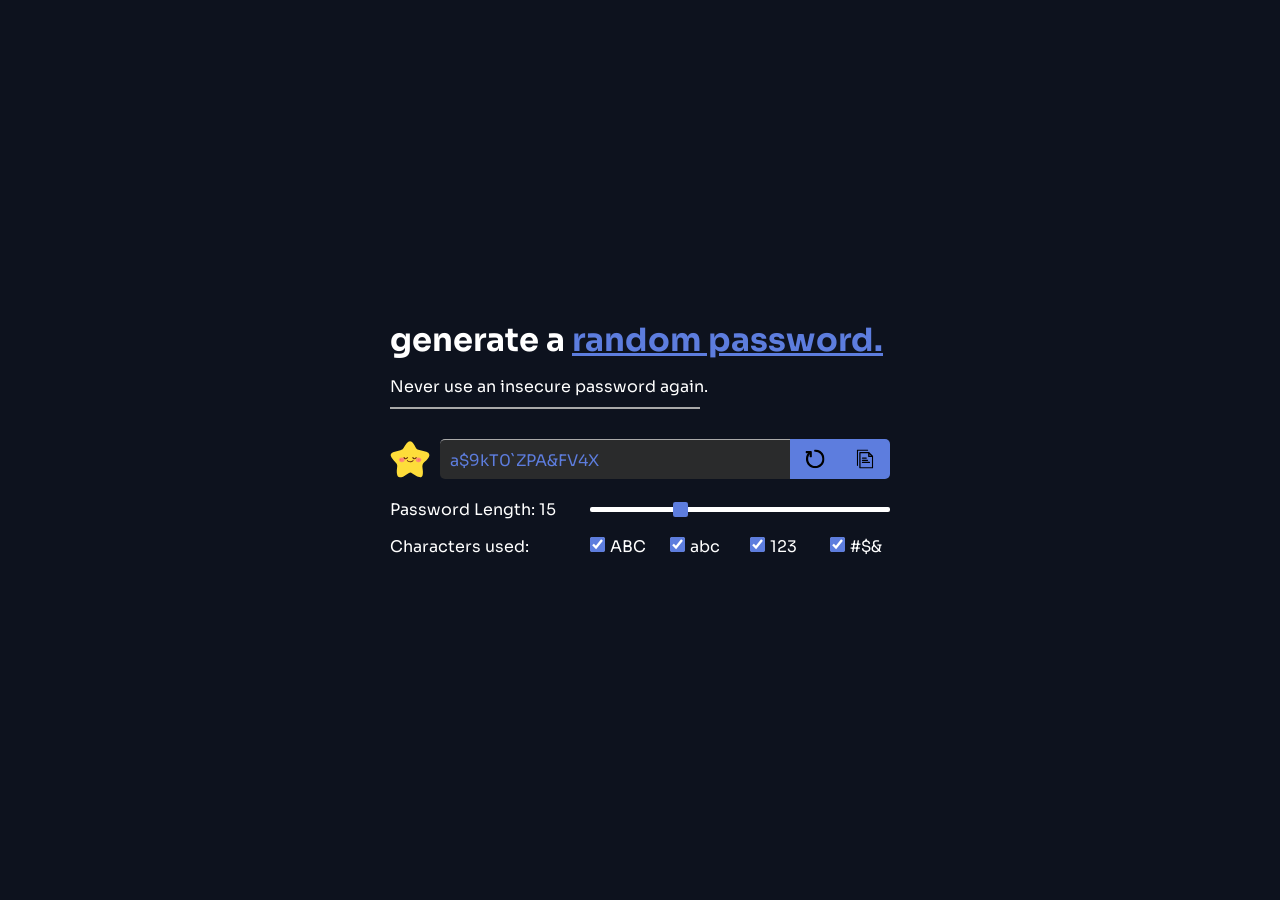
==== index.html @ a9726c1a "Changed html file name" ====
<!DOCTYPE html>
<html lang="en">
  <head>
    <meta charset="UTF-8" />
    <meta name="viewport" content="width=device-width, initial-scale=1.0" />
    <title>Password Generator</title>
    <link rel="stylesheet" href="styles.css" />
    <link rel="preconnect" href="https://fonts.googleapis.com" />
    <link rel="preconnect" href="https://fonts.gstatic.com" crossorigin />
    <link
      href="https://fonts.googleapis.com/css2?family=Sora:wght@100..800&display=swap"
      rel="stylesheet"
    />
  </head>
  <body>
    <div class="password-generator container">
      <div class="passwords-container">
        <h1 class="title">
          generate a <span class="highlight-font">random password.</span>
        </h1>
          <p>Never use an insecure password again.</p>
          <div class="bottom-line"></div>
        
        <div class="password-options">
          <img id="star-el" class="password-strength" src="svgs/happy-star.svg">
          <p id="option-el"></p>
          <button class="button-el load" id="load-el">
            <img src="svgs/reload.svg" alt="reload">
          </button>
          <button class="button-el copy" id="copy-el">
            <img src="svgs/copy.svg">
            <span id="tooltip">copied</span>
          </button>
        </div>
        
        <div class="passwordlength-container">
          <label for="length" id="password-length">Password Length: 15</label>
          <input type="range" class="range" id="range-input" name="length" min="8" max="32" value="15">
        </div>
        
        <div class="passwordcustomisation-container">
          <div>
            <p>Characters used: </p>
          </div>
          <div>
            <label for="uppercase-el" value="uppercase"><input type="checkbox" id="uppercase-el" checked>ABC</label>
          </div>
          <div>
            <label for="lowercase-el" value="lowercase"><input type="checkbox" id="lowercase-el" checked>abc</label>
          </div>
          <div>
            <label for="numbers-el" value="numbers"><input type="checkbox" id="numbers-el" checked />123</label>
          </div>
          <div>
            <label for="symbols-el" value="symbols"><input type="checkbox" id="symbols-el" checked >#$&</label>
          </div>
        </div>
        <p class="select-message" id="select-message"></p>
  </body>
  <script src="index.js" type="module"></script>
</html>
---- styles.css ----
*,
*::before,
*::after {
  box-sizing: border-box;
  margin: 0;
  padding: 0;
}

body {
  font-family: "Sora", serif;
  background-color: #0d121e;
  color: white;

  display: flex;
  justify-content: center;
  align-items: center;
  height: 100vh;
}

.container {
  max-width: 1536px;
  margin-left: auto;
  margin-right: auto;
  padding-left: 1rem;
  padding-right: 1rem;
}

.passwords-container {
  display: flex;
  flex-direction: column;
  justify-content: center;
  align-items: start;
  padding: 20px 15px;
}

.title {
  margin-bottom: 1rem;
}

.highlight-font {
  color: #5d7dde;
  text-decoration: underline;
}

img {
  width: 20px;
  height: 20px;
  padding: 0px;
}

.password-options {
  display: flex;
  align-items: center;
  margin: 20px 0px;

  position: relative;
}

.button-el {
  display: flex;
  align-items: center;
  justify-content: center;

  height: 40px;
  margin: 0;
  padding: 0 15px;
  font-family: "Sora", serif;
  background: #5d7dde;
  border: none;
  cursor: pointer;
}

.copy {
  border-radius: 0 5px 5px 0;
}

#option-el {
  width: 350px;
  height: 40px;
  margin: 0;
  padding: 10px;
  color: #5d7dde;
  background: rgb(42, 43, 44);
  border-radius: 5px 0 0 5px;
  border-right: none;
  border-top: 1px solid darkgray;
}

.button-el:hover {
  background: rgb(255, 255, 255);
  color: #5d7dde;
}

.button-el:focus {
  outline: none;
}

.bottom-line {
  width: 310px;
  margin: 10px 0;
  border-bottom: 2px solid darkgrey;
}

.passwordcustomisation-container {
  width: 500px;
  display: grid;
  grid-template-columns: 195px 75px 75px 75px 75px;
  gap: 5px;
}

.passwordcustomisation-container input[type="checkbox"] {
  margin-right: 5px;
}

.passwordlength-container {
  display: flex;
  justify-content: space-between;
  align-items: center;
  width: 500px;
  margin-bottom: 1em;
}

.range {
  -webkit-appearance: none;
  appearance: none;
  width: 60%;
  height: 5px;
  border-radius: 2px;
}

.range:focus,
input[type="checkbox"]:focus {
  outline: none;
}

.range::-webkit-slider-thumb {
  -webkit-appearance: none;
  appearance: none;
  height: 15px;
  width: 15px;
  background-color: #5d7dde;
  border-radius: 15%;
  cursor: pointer;
}

input[type="checkbox"] {
  height: 15px;
  width: 15px;
}

input[type="checkbox"]:checked {
  accent-color: #5d7dde;
}

.select-message {
  margin: 1em 0;
  font-size: 0.75em;
  font-weight: bold;
  color: red;
}

#tooltip {
  font-size: 0.8em;
  background-color: #fff;
  color: #555;
  border-radius: 5px;
  padding: 5px 0;
  position: absolute;
  width: 100px;
  z-index: 1;
  opacity: 0;
  text-align: center;
  top: -40px;
  right: 0;
  visibility: hidden;
  transition: opacity 1s;
}

#tooltip.show {
  visibility: visible;
  opacity: 1;
}

#tooltip::after {
  content: "";
  position: absolute;
  top: 100%;
  left: 50%;
  margin-left: 25px;
  border-width: 5px;
  border-style: solid;
  border-color: #fff transparent transparent transparent;
}

.unavailable {
  background-color: #e0e0e0;
  color: #888;
  cursor: not-allowed;
}

.password-strength {
  width: 40px;
  height: 40px;
  margin-right: 10px;
}
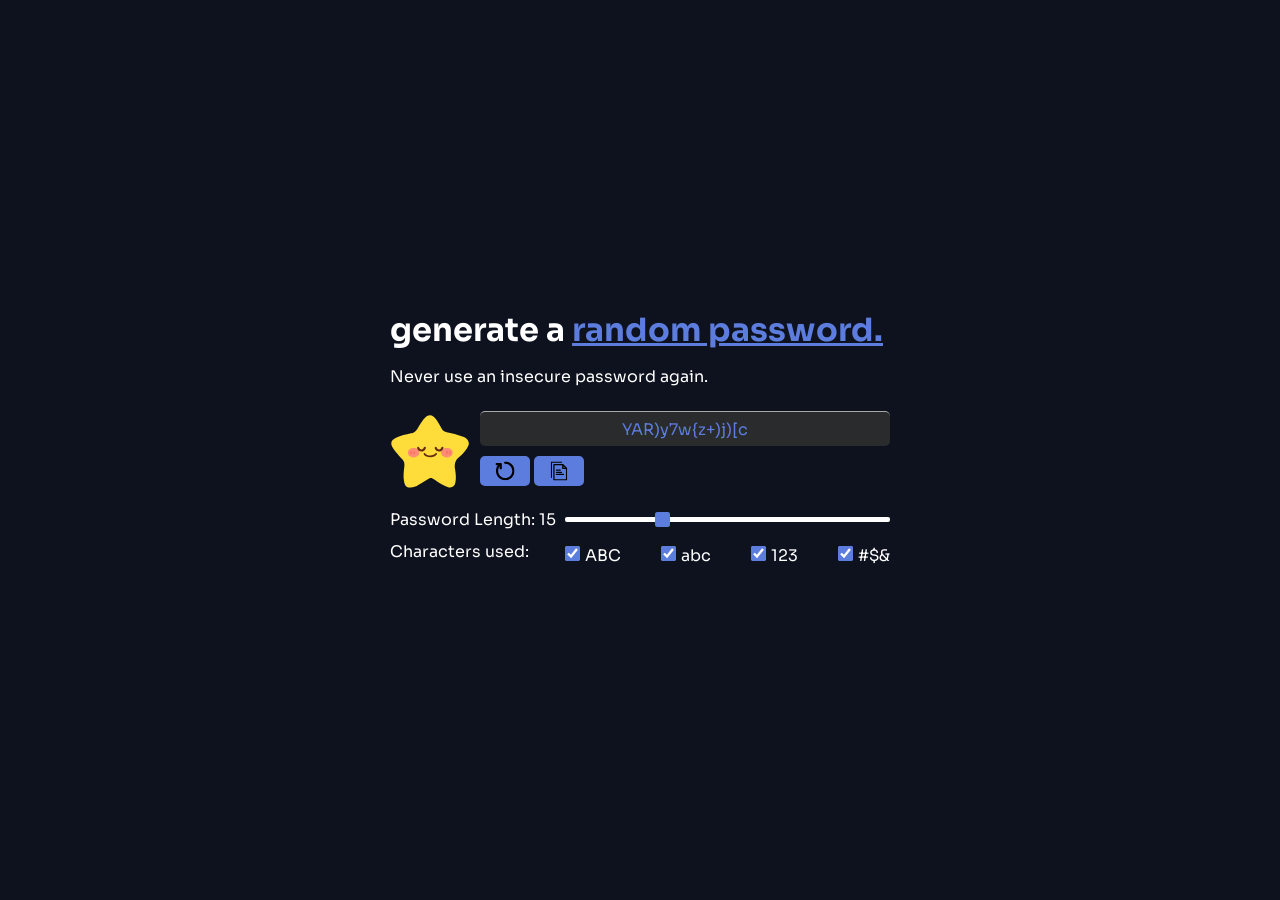
==== commit 3108f012: "Improved responsiveness" ====
--- a/index.html
+++ b/index.html
@@ -5,6 +5,7 @@
     <meta name="viewport" content="width=device-width, initial-scale=1.0" />
     <title>Password Generator</title>
     <link rel="stylesheet" href="styles.css" />
+    <link href="responsive.css" rel="stylesheet" />
     <link rel="preconnect" href="https://fonts.googleapis.com" />
     <link rel="preconnect" href="https://fonts.gstatic.com" crossorigin />
     <link
@@ -13,47 +14,48 @@
     />
   </head>
   <body>
-    <div class="password-generator container">
+    <div class="container">
       <div class="passwords-container">
         <h1 class="title">
           generate a <span class="highlight-font">random password.</span>
         </h1>
           <p>Never use an insecure password again.</p>
-          <div class="bottom-line"></div>
         
         <div class="password-options">
-          <img id="star-el" class="password-strength" src="svgs/happy-star.svg">
-          <p id="option-el"></p>
-          <button class="button-el load" id="load-el">
+          <img id="star-icon" class="password-strength" src="svgs/happy-star.svg">
+          <p id="password-output"></p>
+          <div class="password-actions">
+            <button class="load" id="load-el">
             <img src="svgs/reload.svg" alt="reload">
           </button>
-          <button class="button-el copy" id="copy-el">
+          <button class="copy" id="copy-el">
             <img src="svgs/copy.svg">
             <span id="tooltip">copied</span>
           </button>
+          </div>
         </div>
         
-        <div class="passwordlength-container">
+        <div class="length-container">
           <label for="length" id="password-length">Password Length: 15</label>
           <input type="range" class="range" id="range-input" name="length" min="8" max="32" value="15">
         </div>
         
-        <div class="passwordcustomisation-container">
-          <div>
-            <p>Characters used: </p>
-          </div>
-          <div>
-            <label for="uppercase-el" value="uppercase"><input type="checkbox" id="uppercase-el" checked>ABC</label>
-          </div>
-          <div>
-            <label for="lowercase-el" value="lowercase"><input type="checkbox" id="lowercase-el" checked>abc</label>
-          </div>
-          <div>
-            <label for="numbers-el" value="numbers"><input type="checkbox" id="numbers-el" checked />123</label>
-          </div>
-          <div>
-            <label for="symbols-el" value="symbols"><input type="checkbox" id="symbols-el" checked >#$&</label>
-          </div>
+        <div class="customisation-container">
+          <p>Characters used: </p>
+          <div class="characters-container">
+            <div>
+              <label for="uppercase-el" value="uppercase"><input type="checkbox" id="uppercase-el" checked>ABC</label>
+            </div>
+            <div>
+              <label for="lowercase-el" value="lowercase"><input type="checkbox" id="lowercase-el" checked>abc</label>
+            </div>
+            <div>
+              <label for="numbers-el" value="numbers"><input type="checkbox" id="numbers-el" checked />123</label>
+            </div>
+            <div>
+              <label for="symbols-el" value="symbols"><input type="checkbox" id="symbols-el" checked >#$&</label>
+            </div>
+          </div>  
         </div>
         <p class="select-message" id="select-message"></p>
   </body>
--- a/styles.css
+++ b/styles.css
@@ -10,27 +10,26 @@
   font-family: "Sora", serif;
   background-color: #0d121e;
   color: white;
-
   display: flex;
   justify-content: center;
   align-items: center;
   height: 100vh;
 }
 
+.load img,
+.copy img {
+  width: 20px;
+  height: 20px;
+
+  display: flex;
+  justify-content: center;
+  align-items: center;
+}
+
 .container {
-  max-width: 1536px;
-  margin-left: auto;
-  margin-right: auto;
+  width: 100%;
   padding-left: 1rem;
   padding-right: 1rem;
-}
-
-.passwords-container {
-  display: flex;
-  flex-direction: column;
-  justify-content: center;
-  align-items: start;
-  padding: 20px 15px;
 }
 
 .title {
@@ -42,90 +41,108 @@
   text-decoration: underline;
 }
 
-img {
-  width: 20px;
-  height: 20px;
-  padding: 0px;
+#star-icon {
+  display: block;
+  margin: 1em auto;
+  width: 100px;
+  height: 100px;
+}
+
+.passwords-container {
+  display: flex;
+  flex-direction: column;
+  margin: 0 auto;
+  max-width: 500px;
 }
 
 .password-options {
-  display: flex;
-  align-items: center;
-  margin: 20px 0px;
-
+  width: 100%;
   position: relative;
+  word-wrap: break-all;
+  overflow-wrap: break-word;
 }
 
-.button-el {
-  display: flex;
-  align-items: center;
-  justify-content: center;
+#password-output {
+  max-width: 100%;
+  margin-bottom: 0.5em;
+  padding: 10px;
+  color: #5d7dde;
+  background: rgb(42, 43, 44);
+  border-radius: 5px;
+  border-top: 1px solid darkgray;
 
-  height: 40px;
+  white-space: normal;
+  word-wrap: break-all;
+  overflow-wrap: break-word;
+}
+
+.password-actions button {
+  height: 30px;
   margin: 0;
   padding: 0 15px;
   font-family: "Sora", serif;
+  border-radius: 5px;
   background: #5d7dde;
   border: none;
   cursor: pointer;
 }
 
-.copy {
-  border-radius: 0 5px 5px 0;
-}
-
-#option-el {
-  width: 350px;
-  height: 40px;
-  margin: 0;
-  padding: 10px;
-  color: #5d7dde;
-  background: rgb(42, 43, 44);
-  border-radius: 5px 0 0 5px;
-  border-right: none;
-  border-top: 1px solid darkgray;
-}
-
-.button-el:hover {
+.password-actions button:hover {
   background: rgb(255, 255, 255);
   color: #5d7dde;
 }
 
-.button-el:focus {
+.password-actions button:focus {
   outline: none;
 }
 
-.bottom-line {
-  width: 310px;
-  margin: 10px 0;
-  border-bottom: 2px solid darkgrey;
+#tooltip {
+  font-size: 0.8em;
+  background-color: #fff;
+  color: #555;
+  border-radius: 5px;
+  padding: 5px 0;
+  position: absolute;
+  width: 100px;
+  z-index: 1;
+  opacity: 0;
+  text-align: center;
+  bottom: 5px;
+  left: 115px;
+  visibility: hidden;
+  transition: opacity 1s;
 }
 
-.passwordcustomisation-container {
-  width: 500px;
-  display: grid;
-  grid-template-columns: 195px 75px 75px 75px 75px;
-  gap: 5px;
+#tooltip.show {
+  visibility: visible;
+  opacity: 1;
 }
 
-.passwordcustomisation-container input[type="checkbox"] {
-  margin-right: 5px;
+#tooltip::after {
+  content: " ";
+  position: absolute;
+  top: 50%;
+  right: 100%;
+  margin-top: -5px;
+  border-width: 5px;
+  border-style: solid;
+  border-color: transparent rgb(255, 255, 255) transparent transparent;
 }
 
-.passwordlength-container {
+.length-container {
   display: flex;
+  flex-direction: column;
   justify-content: space-between;
-  align-items: center;
-  width: 500px;
-  margin-bottom: 1em;
+  height: 35px;
+  margin: 1.5em 0;
 }
 
 .range {
   -webkit-appearance: none;
   appearance: none;
-  width: 60%;
   height: 5px;
   border-radius: 2px;
+  width: 100%;
 }
 
 .range:focus,
@@ -141,6 +158,17 @@
   background-color: #5d7dde;
   border-radius: 15%;
   cursor: pointer;
+}
+
+.characters-container {
+  display: flex;
+  justify-content: space-between;
+  align-items: center;
+  margin-top: 0.5em;
+}
+
+.characters-container input[type="checkbox"] {
+  margin-right: 5px;
 }
 
 input[type="checkbox"] {
@@ -159,47 +187,8 @@
   color: red;
 }
 
-#tooltip {
-  font-size: 0.8em;
-  background-color: #fff;
-  color: #555;
-  border-radius: 5px;
-  padding: 5px 0;
-  position: absolute;
-  width: 100px;
-  z-index: 1;
-  opacity: 0;
-  text-align: center;
-  top: -40px;
-  right: 0;
-  visibility: hidden;
-  transition: opacity 1s;
-}
-
-#tooltip.show {
-  visibility: visible;
-  opacity: 1;
-}
-
-#tooltip::after {
-  content: "";
-  position: absolute;
-  top: 100%;
-  left: 50%;
-  margin-left: 25px;
-  border-width: 5px;
-  border-style: solid;
-  border-color: #fff transparent transparent transparent;
-}
-
 .unavailable {
   background-color: #e0e0e0;
   color: #888;
   cursor: not-allowed;
 }
-
-.password-strength {
-  width: 40px;
-  height: 40px;
-  margin-right: 10px;
-}
--- a/responsive.css
+++ b/responsive.css
@@ -0,0 +1,48 @@
+@media (min-width: 525px) {
+  .container {
+    max-width: 640px;
+  }
+
+  .password-options {
+    display: grid;
+    grid-template-columns: 80px 1fr;
+    align-items: start;
+    column-gap: 10px;
+    margin-top: 1.5em;
+  }
+
+  #star-icon {
+    margin: 0;
+    width: 80px;
+    height: 80px;
+  }
+
+  #password-output {
+    width: 100%;
+    height: 35px;
+    margin: 0;
+    display: flex;
+    justify-content: center;
+    align-items: center;
+  }
+
+  #tooltip {
+    bottom: 20px;
+    left: 205px;
+  }
+
+  .password-actions {
+    height: 46px;
+    grid-column: 2;
+    grid-row: 2;
+    margin-top: -35px;
+  }
+
+  .length-container,
+  .customisation-container {
+    display: grid;
+    grid-template-columns: 175px 1fr;
+    align-items: center;
+    margin: 0;
+  }
+}
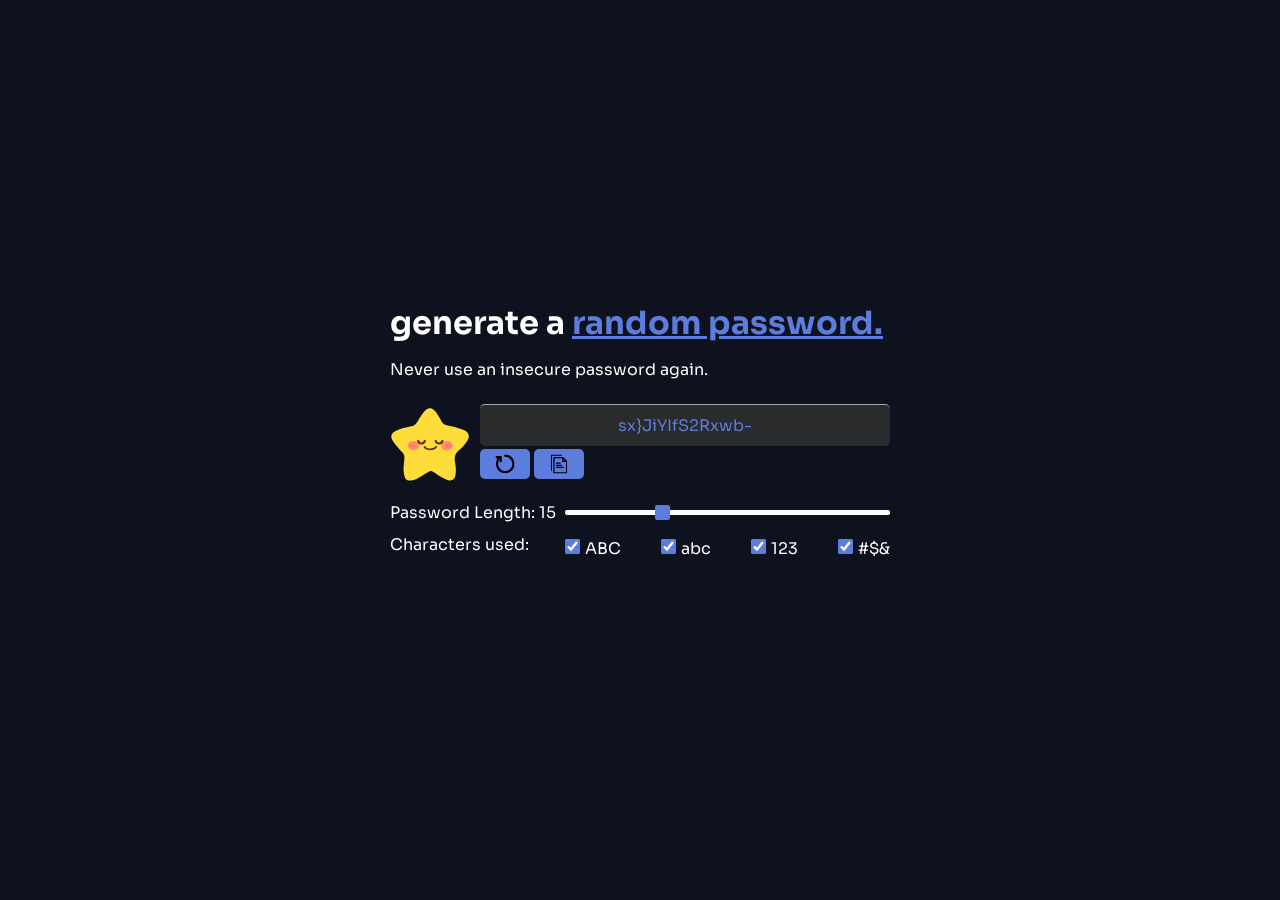
==== commit 09e43534: "Fix unavailable class and mobile output height" ====
--- a/index.html
+++ b/index.html
@@ -5,7 +5,7 @@
     <meta name="viewport" content="width=device-width, initial-scale=1.0" />
     <title>Password Generator</title>
     <link rel="stylesheet" href="styles.css" />
-    <link href="responsive.css" rel="stylesheet" />
+    <link rel="stylesheet" href="responsive.css"/>
     <link rel="preconnect" href="https://fonts.googleapis.com" />
     <link rel="preconnect" href="https://fonts.gstatic.com" crossorigin />
     <link
--- a/styles.css
+++ b/styles.css
@@ -63,6 +63,7 @@
 }
 
 #password-output {
+  min-height: 40px;
   max-width: 100%;
   margin-bottom: 0.5em;
   padding: 10px;
@@ -94,6 +95,12 @@
 
 .password-actions button:focus {
   outline: none;
+}
+
+.password-actions button.unavailable {
+  background-color: #e0e0e0;
+  color: #888;
+  cursor: not-allowed;
 }
 
 #tooltip {
@@ -181,14 +188,9 @@
 }
 
 .select-message {
+  min-height: 1.2em;
   margin: 1em 0;
   font-size: 0.75em;
   font-weight: bold;
   color: red;
 }
-
-.unavailable {
-  background-color: #e0e0e0;
-  color: #888;
-  cursor: not-allowed;
-}
--- a/responsive.css
+++ b/responsive.css
@@ -19,7 +19,6 @@
 
   #password-output {
     width: 100%;
-    height: 35px;
     margin: 0;
     display: flex;
     justify-content: center;
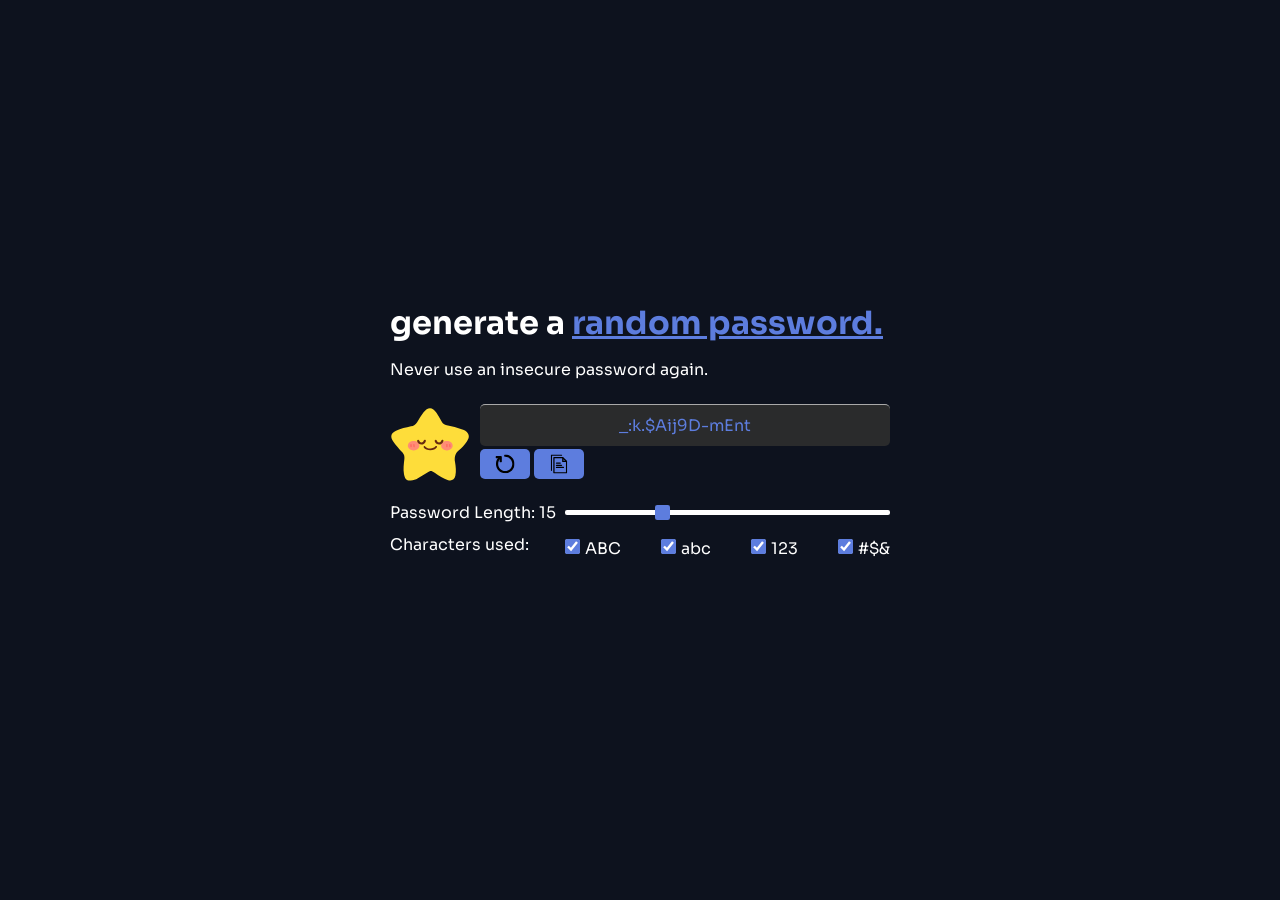
==== commit 2f87a16c: "Changed project title" ====
--- a/index.html
+++ b/index.html
@@ -3,7 +3,7 @@
   <head>
     <meta charset="UTF-8" />
     <meta name="viewport" content="width=device-width, initial-scale=1.0" />
-    <title>Password Generator</title>
+    <title>PSWRD</title>
     <link rel="stylesheet" href="styles.css" />
     <link rel="stylesheet" href="responsive.css"/>
     <link rel="preconnect" href="https://fonts.googleapis.com" />
